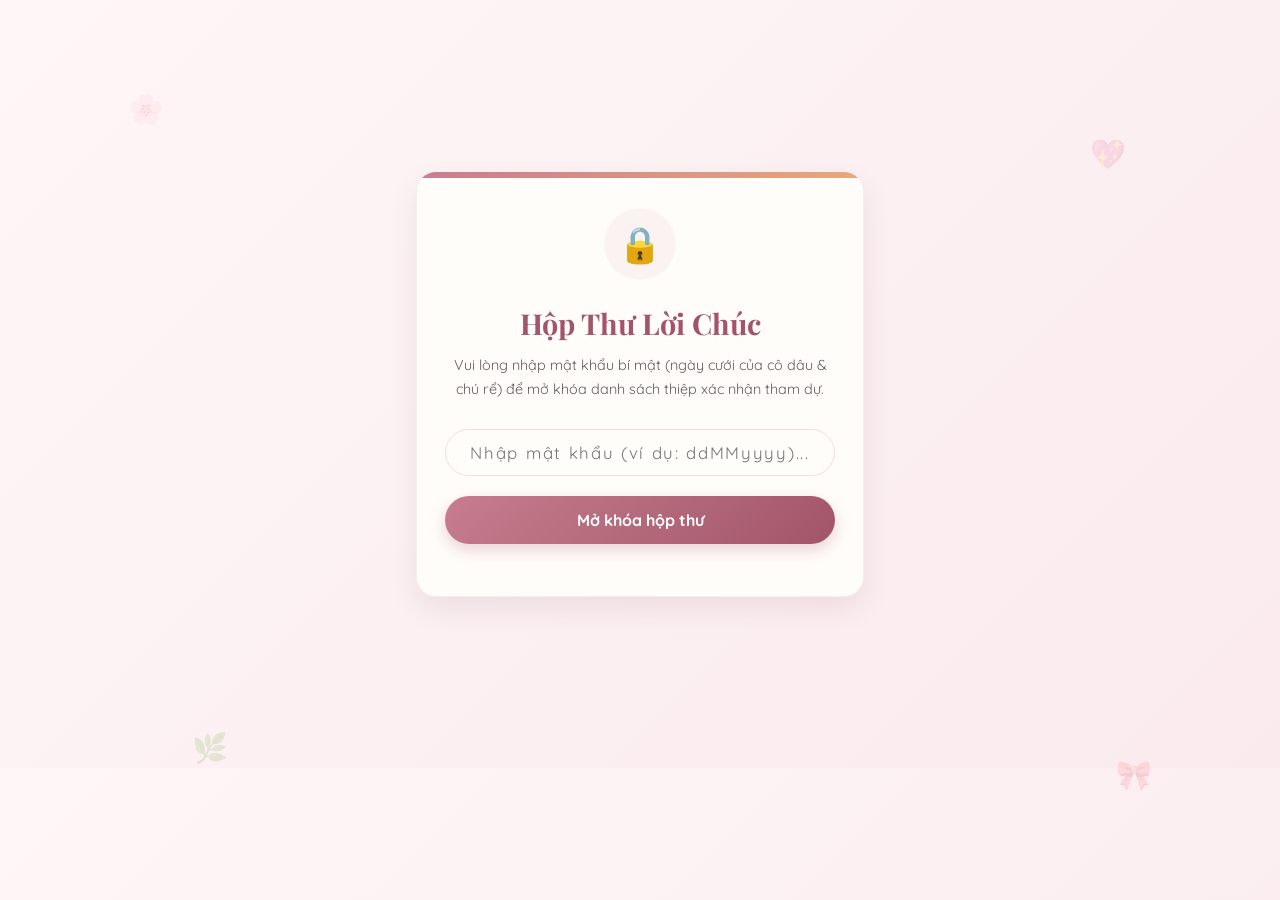
==== cards.html @ a17b5ad5 "feat: add RSVP card deck viewer, balance gallery grid, speed up envelope animations, and update Goog" ====
<!DOCTYPE html>
<html lang="vi">
<head>
  <meta charset="UTF-8">
  <meta name="viewport" content="width=device-width, initial-scale=1.0, maximum-scale=1.0, user-scalable=no">
  <title>Hộp Thư Xác Nhận Lời Chúc ❤️ Như Loan & Văn Hảo</title>
  <meta name="robots" content="noindex, nofollow">

  <!-- Google Fonts -->
  <link rel="preconnect" href="https://fonts.googleapis.com">
  <link rel="preconnect" href="https://fonts.gstatic.com" crossorigin>
  <link href="https://fonts.googleapis.com/css2?family=Great+Vibes&family=Playfair+Display:ital,wght@0,400;0,500;0,600;0,700;1,400;1,500&family=Quicksand:wght@400;500;600;700&display=swap" rel="stylesheet">

  <link rel="stylesheet" href="cards.css">
</head>
<body>

  <!-- Floating background decorations -->
  <div class="bg-decorations">
    <span class="decor-item item-1">🌸</span>
    <span class="decor-item item-2">💖</span>
    <span class="decor-item item-3">🌿</span>
    <span class="decor-item item-4">🎀</span>
  </div>

  <main class="page-container">

    <!-- 1. MÀN HÌNH KHÓA XÁC THỰC MẬT KHẨU -->
    <section class="auth-section" id="authSection">
      <div class="auth-card">
        <div class="auth-icon-wrapper">
          <span class="auth-icon">🔒</span>
        </div>
        <h1 class="auth-title">Hộp Thư Lời Chúc</h1>
        <p class="auth-desc">Vui lòng nhập mật khẩu bí mật (ngày cưới của cô dâu & chú rể) để mở khóa danh sách thiệp xác nhận tham dự.</p>
        
        <form class="auth-form" id="authForm" onsubmit="event.preventDefault(); handleAuthSubmit();">
          <div class="input-group">
            <input type="password" id="passwordInput" placeholder="Nhập mật khẩu (ví dụ: ddMMyyyy)..." autocomplete="current-password" required>
            <span class="input-line"></span>
          </div>
          <button type="submit" class="auth-button" id="authBtn">Mở khóa hộp thư</button>
        </form>
        
        <p class="auth-error" id="authError"></p>
      </div>
    </section>

    <!-- 2. MÀN HÌNH BỘ BÀI LỜI CHÚC (RSVP DECK) -->
    <section class="deck-section is-hidden" id="deckSection">
      <div class="deck-header">
        <a href="index.html" class="back-home-link">
          <svg width="14" height="14" viewBox="0 0 24 24" fill="none" stroke="currentColor" stroke-width="2.5" stroke-linecap="round" stroke-linejoin="round"><line x1="19" y1="12" x2="5" y2="12"/><polyline points="12 19 5 12 12 5"/></svg>
          Trở về thiệp cưới
        </a>
        <div class="deck-counter" id="deckCounter">0/0</div>
      </div>

      <!-- Khung chứa xấp bài -->
      <div class="deck-container">
        <div class="deck-wrapper" id="deckWrapper">
          <!-- Các lá bài RSVP sẽ được sinh động bằng Javascript vào đây -->
          
          <!-- Màn hình chờ Loading -->
          <div class="deck-loading" id="deckLoading">
            <div class="spinner"></div>
            <p>Đang mở hộp thư bí mật...</p>
          </div>
        </div>
      </div>

      <!-- Nút điều khiển lướt bài ở cuối (Tinder-like controls) -->
      <div class="deck-controls is-hidden" id="deckControls">
        <button class="control-btn btn-left" id="btnLeft" title="Vuốt sang trái" aria-label="Vuốt trái">
          <svg width="24" height="24" viewBox="0 0 24 24" fill="none" stroke="currentColor" stroke-width="2.5" stroke-linecap="round"><line x1="18" y1="12" x2="6" y2="12"/><polyline points="12 18 6 12 12 6"/></svg>
        </button>
        
        <span class="control-hint">Bấm nút hoặc click trực tiếp vào lá bài để xem thiệp tiếp theo</span>
        
        <button class="control-btn btn-right" id="btnRight" title="Vuốt sang phải" aria-label="Vuốt phải">
          <svg width="24" height="24" viewBox="0 0 24 24" fill="none" stroke="currentColor" stroke-width="2.5" stroke-linecap="round"><line x1="6" y1="12" x2="18" y2="12"/><polyline points="12 6 18 12 12 18"/></svg>
        </button>
      </div>
    </section>

  </main>

  <!-- Script liên kết -->
  <script src="cards.js"></script>
</body>
</html>
---- cards.css ----
@charset "UTF-8";

/* ═══════════════════════════════════════════
   Design Variables & Root Styling
   ═══════════════════════════════════════════ */
:root {
  --wine: #c77d8f;
  --wine-dark: #a25568;
  --wine-light: rgba(199, 125, 143, 0.08);
  --gold: #e8a87c;
  --gold-dark: #c29a62;
  --paper: #fffdfa;
  --bg-gradient: linear-gradient(135deg, #fef6f7 0%, #faeaee 100%);
  
  --font-sans: 'Quicksand', sans-serif;
  --font-script: 'Great Vibes', cursive;
  --font-serif: 'Playfair Display', serif;
  --ease: cubic-bezier(0.25, 0.46, 0.45, 0.94);
  
  --radius-card: 20px;
  --shadow-base: 0 12px 30px rgba(61, 16, 25, 0.08);
  --shadow-high: 0 20px 48px rgba(61, 16, 25, 0.12);
}

* {
  box-sizing: border-box;
  margin: 0;
  padding: 0;
}

body {
  font-family: var(--font-sans);
  background: var(--bg-gradient);
  color: #4a3e43;
  min-height: 100vh;
  min-height: -webkit-fill-available;
  overflow-x: hidden;
  position: relative;
  display: flex;
  justify-content: center;
  align-items: center;
}

/* Background floating stickers */
.bg-decorations {
  position: fixed;
  inset: 0;
  pointer-events: none;
  z-index: 0;
}

.decor-item {
  position: absolute;
  font-size: 1.8rem;
  opacity: 0.15;
  animation: floatBg 8s ease-in-out infinite alternate;
}

.item-1 { top: 10%; left: 10%; animation-delay: 0s; }
.item-2 { top: 15%; right: 12%; animation-delay: 2s; }
.item-3 { bottom: 15%; left: 15%; animation-delay: 4s; }
.item-4 { bottom: 12%; right: 10%; animation-delay: 1s; }

@keyframes floatBg {
  0% { transform: translateY(0) rotate(0deg); }
  100% { transform: translateY(-15px) rotate(10deg); }
}

.page-container {
  width: 100%;
  max-width: 480px;
  padding: 24px 16px;
  position: relative;
  z-index: 1;
}

/* Utilities */
.is-hidden {
  display: none !important;
}

/* ═══════════════════════════════════════════
   1. PASSWORD AUTH SCREEN
   ═══════════════════════════════════════════ */
.auth-section {
  display: flex;
  justify-content: center;
  align-items: center;
  min-height: 80vh;
  animation: fadeIn 0.6s var(--ease);
}

.auth-card {
  width: 100%;
  background: var(--paper);
  border-radius: var(--radius-card);
  padding: 36px 28px;
  text-align: center;
  box-shadow: var(--shadow-base);
  border: 1px solid rgba(199, 125, 143, 0.12);
  position: relative;
  overflow: hidden;
}

.auth-card::before {
  content: "";
  position: absolute;
  top: 0;
  left: 0;
  right: 0;
  height: 6px;
  background: linear-gradient(90deg, var(--wine), var(--gold));
}

.auth-icon-wrapper {
  width: 72px;
  height: 72px;
  background: var(--wine-light);
  border-radius: 50%;
  display: flex;
  justify-content: center;
  align-items: center;
  margin: 0 auto 24px;
}

.auth-icon {
  font-size: 2.2rem;
}

.auth-title {
  font-family: var(--font-serif);
  font-size: 1.8rem;
  color: var(--wine-dark);
  font-weight: 700;
  margin-bottom: 12px;
}

.auth-desc {
  font-size: 0.9rem;
  line-height: 1.6;
  opacity: 0.85;
  margin-bottom: 28px;
}

.auth-form {
  display: flex;
  flex-direction: column;
  gap: 20px;
}

.input-group {
  position: relative;
  width: 100%;
}

.input-group input {
  width: 100%;
  padding: 12px 16px;
  font-size: 1.05rem;
  border: 1.5px solid rgba(199, 125, 143, 0.25);
  border-radius: 30px;
  background: transparent;
  text-align: center;
  font-family: var(--font-sans);
  color: #4a3e43;
  letter-spacing: 0.1em;
  transition: all 0.3s ease;
  outline: none;
}

.input-group input:focus {
  border-color: var(--wine);
  box-shadow: 0 4px 12px rgba(199, 125, 143, 0.1);
  background: #fff;
}

.auth-button {
  background: linear-gradient(135deg, var(--wine), var(--wine-dark));
  color: #fff;
  border: 0;
  border-radius: 30px;
  padding: 14px 24px;
  font-size: 1rem;
  font-weight: 700;
  font-family: var(--font-sans);
  cursor: pointer;
  box-shadow: 0 6px 16px rgba(162, 85, 104, 0.25);
  transition: all 0.3s ease;
}

.auth-button:hover {
  transform: translateY(-2px);
  box-shadow: 0 8px 20px rgba(162, 85, 104, 0.35);
}

.auth-button:active {
  transform: translateY(0);
}

.auth-error {
  color: #c72c41;
  font-size: 0.85rem;
  margin-top: 16px;
  font-weight: 600;
}

/* ═══════════════════════════════════════════
   2. CARD DECK SCREEN
   ═══════════════════════════════════════════ */
.deck-section {
  width: 100%;
  animation: fadeIn 0.8s var(--ease);
}

.deck-header {
  display: flex;
  justify-content: space-between;
  align-items: center;
  margin-bottom: 20px;
  padding: 0 4px;
}

.back-home-link {
  color: var(--wine-dark);
  text-decoration: none;
  font-size: 0.9rem;
  font-weight: 700;
  display: flex;
  align-items: center;
  gap: 6px;
  transition: opacity 0.3s ease;
}

.back-home-link:hover {
  opacity: 0.8;
}

.deck-counter {
  font-weight: 700;
  font-size: 0.9rem;
  background: var(--wine-light);
  color: var(--wine-dark);
  padding: 4px 12px;
  border-radius: 20px;
}

/* Deck Container & Stack layout */
.deck-container {
  width: 100%;
  height: 480px;
  position: relative;
  perspective: 1000px;
  margin-bottom: 30px;
}

.deck-wrapper {
  width: 100%;
  height: 100%;
  position: relative;
  transform-style: preserve-3d;
}

.deck-loading {
  position: absolute;
  inset: 0;
  display: flex;
  flex-direction: column;
  justify-content: center;
  align-items: center;
  gap: 16px;
  background: rgba(250, 234, 238, 0.5);
  border-radius: var(--radius-card);
}

.spinner {
  width: 42px;
  height: 42px;
  border: 4px solid var(--wine-light);
  border-top-color: var(--wine);
  border-radius: 50%;
  animation: spin 1s linear infinite;
}

@keyframes spin {
  to { transform: rotate(360deg); }
}

/* Individual Stack Cards */
.rsvp-card {
  position: absolute;
  inset: 0;
  background: var(--paper);
  border-radius: var(--radius-card);
  padding: 24px 20px;
  display: flex;
  flex-direction: column;
  box-shadow: var(--shadow-base);
  border: 1px solid rgba(199, 125, 143, 0.12);
  cursor: grab;
  user-select: none;
  touch-action: none;
  transform-origin: center bottom;
  will-change: transform, opacity;
  transition: transform 0.5s cubic-bezier(0.23, 1, 0.32, 1), opacity 0.5s ease;
}

.rsvp-card:active {
  cursor: grabbing;
}

/* Realistic stack tilts */
.rsvp-card:nth-last-child(5n+1) { transform: translate3d(0, 0, 0) rotate(-1.5deg); }
.rsvp-card:nth-last-child(5n+2) { transform: translate3d(0, 0, 0) rotate(1deg); }
.rsvp-card:nth-last-child(5n+3) { transform: translate3d(0, 0, 0) rotate(-0.5deg); }
.rsvp-card:nth-last-child(5n+4) { transform: translate3d(0, 0, 0) rotate(1.5deg); }
.rsvp-card:nth-last-child(5n+5) { transform: translate3d(0, 0, 0) rotate(-1deg); }

/* The top card gets high shadow, and full interactive states */
.rsvp-card:last-child {
  transform: translate3d(0, 0, 0) rotate(0deg) !important;
  box-shadow: var(--shadow-high);
  z-index: 10;
}

.rsvp-card:nth-last-child(2) {
  transform: translate3d(0, 6px, -10px) rotate(-1deg);
  z-index: 9;
}

.rsvp-card:nth-last-child(3) {
  transform: translate3d(0, 12px, -20px) rotate(1.2deg);
  z-index: 8;
}

.rsvp-card:nth-last-child(4) {
  transform: translate3d(0, 18px, -30px) rotate(-0.8deg);
  z-index: 7;
  opacity: 0.85;
}

.rsvp-card:nth-last-child(n+5) {
  transform: translate3d(0, 22px, -40px) rotate(0.5deg);
  z-index: 6;
  opacity: 0.6;
}

/* Arched mirror profile inside card header */
.card-header {
  border-radius: 90px 90px 8px 8px;
  background: var(--wine-light);
  padding: 16px 12px 12px;
  text-align: center;
  border: 1px solid rgba(199, 125, 143, 0.15);
  margin-bottom: 20px;
  position: relative;
}

.card-num {
  position: absolute;
  top: 10px;
  right: 12px;
  font-size: 0.72rem;
  font-weight: 700;
  opacity: 0.5;
  letter-spacing: 0.05em;
}

.card-guest-name {
  font-family: var(--font-serif);
  font-size: 1.35rem;
  font-weight: 700;
  color: var(--wine-dark);
  margin-bottom: 8px;
}

/* Badges for status */
.badge-group {
  display: flex;
  justify-content: center;
  gap: 8px;
  flex-wrap: wrap;
}

.status-badge {
  font-size: 0.72rem;
  font-weight: 700;
  padding: 4px 10px;
  border-radius: 20px;
  text-transform: uppercase;
}

.status-badge.status-yes {
  background: rgba(162, 199, 174, 0.2);
  color: #3b7a57;
  border: 1px solid rgba(162, 199, 174, 0.4);
}

.status-badge.status-no {
  background: rgba(225, 180, 188, 0.25);
  color: var(--wine-dark);
  border: 1px solid rgba(225, 180, 188, 0.4);
}

.party-badge {
  background: rgba(232, 168, 124, 0.15);
  color: #b0622c;
  border: 1px solid rgba(232, 168, 124, 0.3);
  font-size: 0.72rem;
  font-weight: 700;
  padding: 4px 10px;
  border-radius: 20px;
}

/* Message wish styling */
.card-body {
  flex-grow: 1;
  display: flex;
  flex-direction: column;
  justify-content: center;
  padding: 0 4px;
  margin-bottom: 16px;
  overflow-y: auto;
}

.guest-wish {
  font-size: 0.92rem;
  line-height: 1.7;
  text-align: justify;
  font-style: italic;
  opacity: 0.9;
  position: relative;
  padding: 0 16px;
}

.guest-wish::before,
.guest-wish::after {
  color: var(--wine);
  font-family: var(--font-serif);
  font-size: 1.8rem;
  position: absolute;
  line-height: 1;
}

.guest-wish::before {
  content: "“";
  top: -8px;
  left: -2px;
}

.guest-wish::after {
  content: "”";
  bottom: -22px;
  right: -2px;
}

/* Card footer details */
.card-footer {
  border-top: 1px dashed rgba(199, 125, 143, 0.15);
  padding-top: 12px;
  display: flex;
  justify-content: space-between;
  align-items: center;
  font-size: 0.78rem;
  opacity: 0.6;
  font-weight: 600;
}

.guest-count-row {
  display: flex;
  align-items: center;
  gap: 4px;
}

/* SPECIAL END STATE CARD */
.end-card {
  text-align: center;
  justify-content: center;
  align-items: center;
  border: 2px dashed rgba(199, 125, 143, 0.35);
  background: linear-gradient(to bottom, #ffffff, #fdf8f9);
}

.end-icon {
  font-size: 3.5rem;
  margin-bottom: 16px;
  animation: heartbeat 1.2s infinite alternate;
}

@keyframes heartbeat {
  to { transform: scale(1.15); }
}

.end-title {
  font-family: var(--font-serif);
  font-size: 1.4rem;
  font-weight: 700;
  color: var(--wine-dark);
  margin-bottom: 8px;
}

.end-desc {
  font-size: 0.88rem;
  opacity: 0.8;
  margin-bottom: 24px;
  padding: 0 12px;
  line-height: 1.5;
}

.restart-btn {
  background: var(--paper);
  color: var(--wine-dark);
  border: 2px solid var(--wine);
  border-radius: 30px;
  padding: 10px 20px;
  font-size: 0.88rem;
  font-weight: 700;
  cursor: pointer;
  transition: all 0.3s ease;
  display: flex;
  align-items: center;
  gap: 8px;
}

.restart-btn:hover {
  background: var(--wine);
  color: #fff;
  transform: translateY(-2px);
  box-shadow: 0 4px 12px rgba(162, 85, 104, 0.15);
}

/* ═══════════════════════════════════════════
   3. DECK CONTROLS (TINDER BUTTONS)
   ═══════════════════════════════════════════ */
.deck-controls {
  display: flex;
  justify-content: space-between;
  align-items: center;
  gap: 16px;
}

.control-btn {
  width: 50px;
  height: 50px;
  border-radius: 50%;
  border: 0;
  background: var(--paper);
  box-shadow: 0 6px 16px rgba(61, 16, 25, 0.06);
  cursor: pointer;
  display: flex;
  justify-content: center;
  align-items: center;
  transition: all 0.3s ease;
}

.control-btn:hover {
  transform: scale(1.1);
  box-shadow: 0 8px 20px rgba(61, 16, 25, 0.12);
}

.btn-left {
  color: #b0622c;
  border: 1px solid rgba(232, 168, 124, 0.4);
}

.btn-left:hover {
  background: rgba(232, 168, 124, 0.15);
}

.btn-right {
  color: var(--wine-dark);
  border: 1px solid rgba(199, 125, 143, 0.4);
}

.btn-right:hover {
  background: var(--wine-light);
}

.control-hint {
  font-size: 0.72rem;
  opacity: 0.65;
  text-align: center;
  flex-grow: 1;
  padding: 0 4px;
  line-height: 1.4;
}

/* ═══════════════════════════════════════════
   4. SWIPE KEYFRAME ANIMATIONS
   ═══════════════════════════════════════════ */
.swiped-left {
  animation: swipeLeft 0.55s ease-out forwards;
  pointer-events: none;
}

.swiped-right {
  animation: swipeRight 0.55s ease-out forwards;
  pointer-events: none;
}

.card-resetting {
  animation: cardReset 0.45s cubic-bezier(0.175, 0.885, 0.32, 1.275);
}

@keyframes swipeLeft {
  0% { transform: translate3d(0, 0, 0) rotate(0deg); opacity: 1; }
  100% { transform: translate3d(-150%, 40px, 0) rotate(-25deg); opacity: 0; }
}

@keyframes swipeRight {
  0% { transform: translate3d(0, 0, 0) rotate(0deg); opacity: 1; }
  100% { transform: translate3d(150%, 40px, 0) rotate(25deg); opacity: 0; }
}

@keyframes cardReset {
  0% { transform: translate3d(0, 60px, -40px) scale(0.9); opacity: 0; }
  100% { transform: translate3d(0, 0, 0) rotate(0deg) scale(1); opacity: 1; }
}

@keyframes fadeIn {
  from { opacity: 0; transform: translateY(10px); }
  to { opacity: 1; transform: translateY(0); }
}
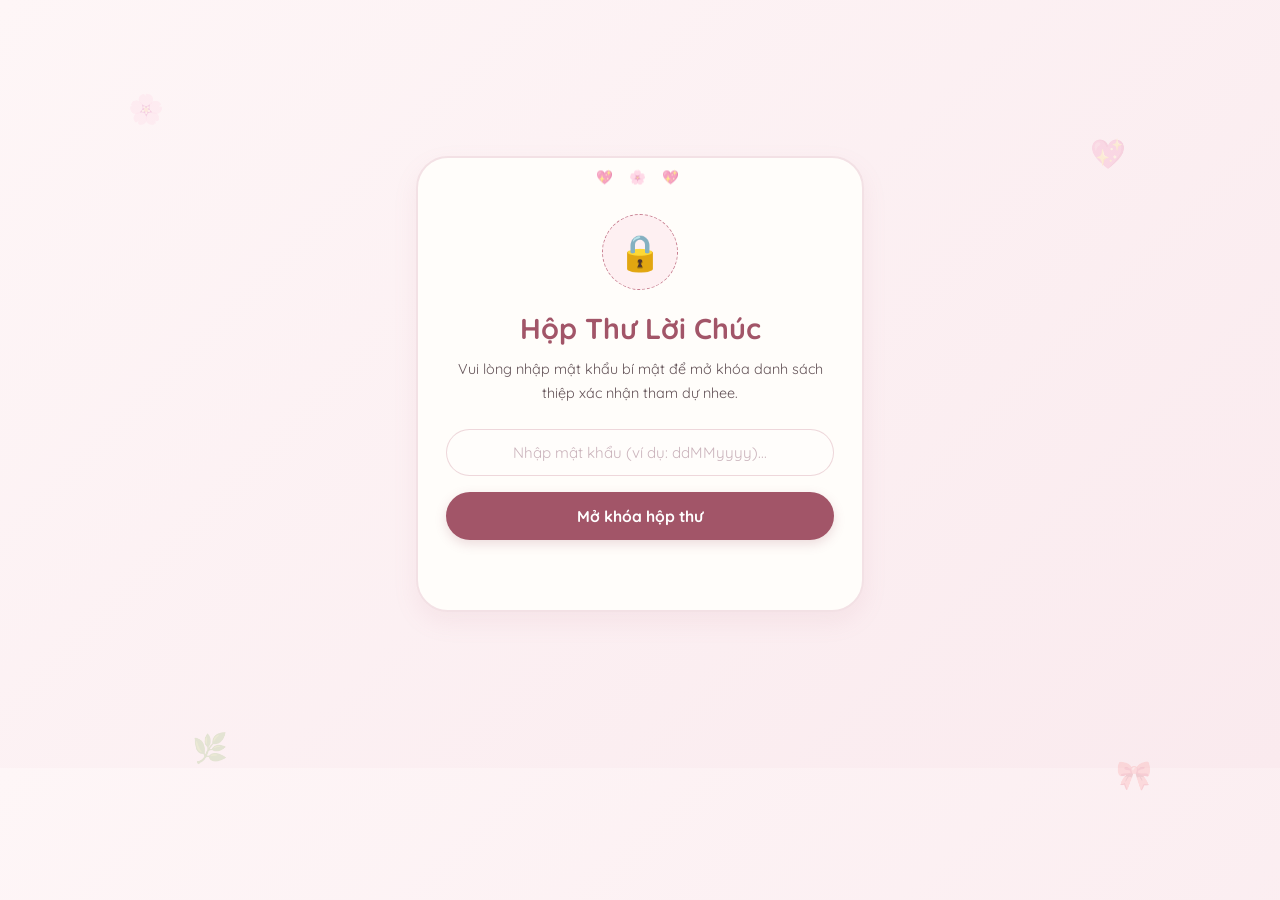
==== commit 40982a1f: "feat: optimize and beautify cards dashboard & capitalize Quý khách globally" ====
--- a/cards.html
+++ b/cards.html
@@ -32,7 +32,7 @@
           <span class="auth-icon">🔒</span>
         </div>
         <h1 class="auth-title">Hộp Thư Lời Chúc</h1>
-        <p class="auth-desc">Vui lòng nhập mật khẩu bí mật (ngày cưới của cô dâu & chú rể) để mở khóa danh sách thiệp xác nhận tham dự.</p>
+        <p class="auth-desc">Vui lòng nhập mật khẩu bí mật để mở khóa danh sách thiệp xác nhận tham dự nhee.</p>
         
         <form class="auth-form" id="authForm" onsubmit="event.preventDefault(); handleAuthSubmit();">
           <div class="input-group">
--- a/cards.css
+++ b/cards.css
@@ -26,6 +26,7 @@
   box-sizing: border-box;
   margin: 0;
   padding: 0;
+  -webkit-tap-highlight-color: transparent;
 }
 
 body {
@@ -56,10 +57,17 @@
   animation: floatBg 8s ease-in-out infinite alternate;
 }
 
-.item-1 { top: 10%; left: 10%; animation-delay: 0s; }
-.item-2 { top: 15%; right: 12%; animation-delay: 2s; }
-.item-3 { bottom: 15%; left: 15%; animation-delay: 4s; }
-.item-4 { bottom: 12%; right: 10%; animation-delay: 1s; }
+/* Tắt animation bay lơ lửng trên di động để tăng tốc độ mượt */
+@media (max-width: 768px) {
+  .decor-item {
+    animation: none !important;
+  }
+}
+
+.item-1 { top: 10%; left: 10%; }
+.item-2 { top: 15%; right: 12%; }
+.item-3 { bottom: 15%; left: 15%; }
+.item-4 { bottom: 12%; right: 10%; }
 
 @keyframes floatBg {
   0% { transform: translateY(0) rotate(0deg); }
@@ -80,503 +88,497 @@
 }
 
 /* ═══════════════════════════════════════════
-   1. PASSWORD AUTH SCREEN
+   1. PASSWORD AUTH SCREEN (Cute & Warm Wedding Vibe)
    ═══════════════════════════════════════════ */
 .auth-section {
   display: flex;
   justify-content: center;
   align-items: center;
   min-height: 80vh;
-  animation: fadeIn 0.6s var(--ease);
+  animation: authFadeIn 0.5s ease-out;
+}
+
+@keyframes authFadeIn {
+  from { opacity: 0; transform: translateY(15px); }
+  to { opacity: 1; transform: translateY(0); }
 }
 
 .auth-card {
   width: 100%;
   background: var(--paper);
-  border-radius: var(--radius-card);
-  padding: 36px 28px;
+  border-radius: 32px;
+  padding: 40px 28px;
   text-align: center;
-  box-shadow: var(--shadow-base);
-  border: 1px solid rgba(199, 125, 143, 0.12);
+  box-shadow: 0 10px 25px rgba(199, 125, 143, 0.1);
+  border: 2px solid #f3e1e5;
   position: relative;
   overflow: hidden;
 }
 
+/* Thêm hình trái tim trang trí viền card thương hiệu dễ thương */
 .auth-card::before {
-  content: "";
+  content: "💖 🌸 💖";
+  position: absolute;
+  top: 10px;
+  left: 0;
+  right: 0;
+  font-size: 0.85rem;
+  opacity: 0.55;
+  letter-spacing: 6px;
+}
+
+.auth-icon-wrapper {
+  width: 76px;
+  height: 76px;
+  background: #fef0f2;
+  border: 1.5px dashed var(--wine);
+  border-radius: 50%;
+  display: flex;
+  justify-content: center;
+  align-items: center;
+  margin: 16px auto 20px;
+  position: relative;
+  animation: authIconBounce 2.5s ease-in-out infinite alternate;
+}
+
+@keyframes authIconBounce {
+  0% { transform: translateY(0) rotate(-3deg); }
+  100% { transform: translateY(-6px) rotate(3deg); }
+}
+
+.auth-icon {
+  font-size: 2.2rem;
+}
+
+.auth-title {
+  font-family: var(--font-sans);
+  font-size: 1.8rem;
+  color: var(--wine-dark);
+  font-weight: 700;
+  margin-bottom: 12px;
+}
+
+.auth-desc {
+  font-size: 0.9rem;
+  line-height: 1.6;
+  color: #635257;
+  margin-bottom: 24px;
+  padding: 0 8px;
+}
+
+.auth-form {
+  display: flex;
+  flex-direction: column;
+  gap: 16px;
+}
+
+.input-group {
+  position: relative;
+  width: 100%;
+}
+
+.input-group input {
+  width: 100%;
+  padding: 13px 20px;
+  font-size: 0.95rem;
+  border: 1.5px solid rgba(199, 125, 143, 0.3);
+  border-radius: 30px;
+  background: #fffdfb;
+  text-align: center;
+  font-family: var(--font-sans);
+  color: #4a3e43;
+  transition: all 0.3s ease;
+  outline: none;
+}
+
+.input-group input::placeholder {
+  color: #cbb4bc;
+}
+
+.input-group input:focus {
+  border-color: var(--wine);
+  background: #fff;
+  box-shadow: 0 4px 12px rgba(199, 125, 143, 0.08);
+}
+
+.auth-button {
+  background: var(--wine-dark);
+  color: #fff;
+  border: 0;
+  border-radius: 30px;
+  padding: 14px 24px;
+  font-size: 0.98rem;
+  font-weight: 700;
+  font-family: var(--font-sans);
+  cursor: pointer;
+  box-shadow: 0 4px 12px rgba(162, 85, 104, 0.2);
+  transition: all 0.2s ease;
+}
+
+.auth-button:hover {
+  transform: scale(1.03);
+  background: var(--wine);
+  box-shadow: 0 6px 16px rgba(162, 85, 104, 0.3);
+}
+
+.auth-button:active {
+  transform: scale(0.97);
+}
+
+.auth-button:disabled {
+  opacity: 0.6;
+  cursor: not-allowed;
+  transform: none;
+}
+
+.auth-error {
+  font-size: 0.85rem;
+  color: #c0392b;
+  font-weight: 600;
+  margin-top: 10px;
+  min-height: 20px;
+}
+
+/* ═══════════════════════════════════════════
+   2. RSVP DECK SCREEN
+   ═══════════════════════════════════════════ */
+.deck-section {
+  min-height: 90vh;
+  display: flex;
+  flex-direction: column;
+  animation: fadeIn 0.6s var(--ease);
+}
+
+.deck-header {
+  display: flex;
+  justify-content: space-between;
+  align-items: center;
+  margin-bottom: 16px;
+}
+
+.back-home-link {
+  display: inline-flex;
+  align-items: center;
+  gap: 6px;
+  font-size: 0.82rem;
+  font-weight: 600;
+  color: var(--wine-dark);
+  text-decoration: none;
+  opacity: 0.8;
+  transition: opacity 0.2s;
+}
+
+.back-home-link:hover {
+  opacity: 1;
+}
+
+.deck-counter {
+  font-size: 0.88rem;
+  font-weight: 700;
+  color: var(--wine-dark);
+  background: var(--wine-light);
+  padding: 6px 16px;
+  border-radius: 30px;
+}
+
+/* Deck Container & Wrapper */
+.deck-container {
+  flex-grow: 1;
+  display: flex;
+  justify-content: center;
+  align-items: center;
+  min-height: 420px;
+}
+
+.deck-wrapper {
+  position: relative;
+  width: 100%;
+  height: 400px;
+  /* 3D Perspective để tăng tốc phần cứng */
+  perspective: 1000px;
+  transform-style: preserve-3d;
+}
+
+/* Loading state */
+.deck-loading {
+  display: flex;
+  flex-direction: column;
+  align-items: center;
+  justify-content: center;
+  gap: 16px;
+  height: 100%;
+  color: var(--wine);
+  font-weight: 600;
+  font-size: 0.92rem;
+}
+
+.spinner {
+  width: 36px;
+  height: 36px;
+  border: 3px solid rgba(199, 125, 143, 0.2);
+  border-top-color: var(--wine);
+  border-radius: 50%;
+  animation: spin 0.8s linear infinite;
+}
+
+@keyframes spin {
+  to { transform: rotate(360deg); }
+}
+
+/* ═══════════════════════════════════════════
+   3. RSVP CARDS
+   ═══════════════════════════════════════════ */
+.rsvp-card {
   position: absolute;
   top: 0;
   left: 0;
-  right: 0;
-  height: 6px;
-  background: linear-gradient(90deg, var(--wine), var(--gold));
-}
-
-.auth-icon-wrapper {
-  width: 72px;
-  height: 72px;
-  background: var(--wine-light);
-  border-radius: 50%;
-  display: flex;
+  width: 100%;
+  height: 100%;
+  background: var(--paper);
+  border-radius: var(--radius-card);
+  box-shadow: none;
+  border: 1.5px solid rgba(199, 125, 143, 0.15);
+  display: flex;
+  flex-direction: column;
+  overflow: hidden;
+  cursor: pointer;
+  -webkit-user-select: none;
+  user-select: none;
+  /* Smooth transition cho hiệu ứng xếp bài lệch */
+  transition: transform 0.35s cubic-bezier(0.25, 0.46, 0.45, 0.94),
+              opacity 0.35s ease,
+              box-shadow 0.2s ease;
+  /* GPU acceleration cực mạnh trên điện thoại */
+  will-change: transform, opacity;
+  transform: translateZ(0);
+  -webkit-backface-visibility: hidden;
+  backface-visibility: hidden;
+  
+  /* Mặc định ẩn - JS sẽ hiện các lá bài trong stack */
+  visibility: hidden;
+  opacity: 0;
+}
+
+/* Bóng cho tất cả lá bài trong xấp - Đơn giản hóa bóng để mượt trên điện thoại */
+.rsvp-card[data-stack="0"] {
+  box-shadow: 0 10px 25px rgba(61, 16, 25, 0.08);
+}
+.rsvp-card[data-stack="0"]:hover {
+  box-shadow: var(--shadow-high);
+}
+.rsvp-card[data-stack="1"] {
+  box-shadow: 0 4px 10px rgba(61, 16, 25, 0.04);
+}
+.rsvp-card[data-stack="2"] {
+  box-shadow: 0 2px 6px rgba(61, 16, 25, 0.02);
+}
+.rsvp-card[data-stack="3"] {
+  box-shadow: none;
+}
+.rsvp-card[data-stack="4"] {
+  box-shadow: none;
+}
+
+/* Card Header */
+.card-header {
+  padding: 20px 20px 14px;
+  border-bottom: 1px solid rgba(199, 125, 143, 0.1);
+}
+
+.card-num {
+  display: block;
+  font-size: 0.72rem;
+  font-weight: 700;
+  color: var(--wine);
+  letter-spacing: 0.12em;
+  text-transform: uppercase;
+  margin-bottom: 6px;
+  opacity: 0.7;
+}
+
+.card-guest-name {
+  font-family: var(--font-sans);
+  font-size: 1.4rem;
+  font-weight: 700;
+  color: var(--wine-dark);
+  margin-bottom: 10px;
+  line-height: 1.3;
+}
+
+.badge-group {
+  display: flex;
+  gap: 6px;
+  flex-wrap: wrap;
+}
+
+.status-badge, .party-badge {
+  padding: 4px 12px;
+  border-radius: 20px;
+  font-size: 0.72rem;
+  font-weight: 700;
+  letter-spacing: 0.03em;
+}
+
+.status-badge.status-yes {
+  background: rgba(199, 125, 143, 0.12);
+  color: var(--wine-dark);
+}
+
+.status-badge.status-no {
+  background: rgba(100, 100, 100, 0.1);
+  color: #777;
+}
+
+.party-badge {
+  background: rgba(232, 168, 124, 0.12);
+  color: var(--gold-dark);
+}
+
+/* Card Body */
+.card-body {
+  flex-grow: 1;
+  padding: 20px;
+  display: flex;
+  align-items: center;
+}
+
+.guest-wish {
+  font-size: 1.1rem;
+  line-height: 1.7;
+  color: #4a3e43;
+  font-weight: 500;
+  font-style: italic;
+  width: 100%;
+}
+
+/* Card Footer */
+.card-footer {
+  display: flex;
+  justify-content: space-between;
+  align-items: center;
+  padding: 14px 20px;
+  border-top: 1px solid rgba(199, 125, 143, 0.1);
+  font-size: 0.75rem;
+  color: #999;
+}
+
+.guest-count-row {
+  display: flex;
+  align-items: center;
+  gap: 6px;
+  color: var(--wine);
+  font-weight: 600;
+}
+
+.guest-count-row strong {
+  font-weight: 700;
+}
+
+/* End Card - luôn hiện ở đáy xấp bài */
+.end-card {
+  cursor: default;
   justify-content: center;
   align-items: center;
-  margin: 0 auto 24px;
-}
-
-.auth-icon {
-  font-size: 2.2rem;
-}
-
-.auth-title {
+  text-align: center;
+  padding: 32px;
+  gap: 12px;
+  visibility: visible;
+  opacity: 1;
+  z-index: 0;
+}
+
+.end-card:hover {
+  box-shadow: var(--shadow-base);
+}
+
+.end-icon {
+  font-size: 3rem;
+  line-height: 1;
+  margin-bottom: 8px;
+}
+
+.end-title {
   font-family: var(--font-serif);
-  font-size: 1.8rem;
+  font-size: 1.6rem;
   color: var(--wine-dark);
   font-weight: 700;
-  margin-bottom: 12px;
-}
-
-.auth-desc {
-  font-size: 0.9rem;
+}
+
+.end-desc {
+  font-size: 0.88rem;
   line-height: 1.6;
-  opacity: 0.85;
-  margin-bottom: 28px;
-}
-
-.auth-form {
-  display: flex;
-  flex-direction: column;
-  gap: 20px;
-}
-
-.input-group {
-  position: relative;
-  width: 100%;
-}
-
-.input-group input {
-  width: 100%;
-  padding: 12px 16px;
-  font-size: 1.05rem;
-  border: 1.5px solid rgba(199, 125, 143, 0.25);
-  border-radius: 30px;
-  background: transparent;
-  text-align: center;
-  font-family: var(--font-sans);
-  color: #4a3e43;
-  letter-spacing: 0.1em;
-  transition: all 0.3s ease;
-  outline: none;
-}
-
-.input-group input:focus {
-  border-color: var(--wine);
-  box-shadow: 0 4px 12px rgba(199, 125, 143, 0.1);
-  background: #fff;
-}
-
-.auth-button {
+  opacity: 0.75;
+  max-width: 280px;
+}
+
+.restart-btn {
+  display: inline-flex;
+  align-items: center;
+  gap: 8px;
+  margin-top: 16px;
+  padding: 12px 28px;
   background: linear-gradient(135deg, var(--wine), var(--wine-dark));
   color: #fff;
   border: 0;
   border-radius: 30px;
-  padding: 14px 24px;
-  font-size: 1rem;
+  font-size: 0.9rem;
   font-weight: 700;
   font-family: var(--font-sans);
   cursor: pointer;
   box-shadow: 0 6px 16px rgba(162, 85, 104, 0.25);
   transition: all 0.3s ease;
-}
-
-.auth-button:hover {
+  text-decoration: none;
+}
+
+.restart-btn:hover {
   transform: translateY(-2px);
   box-shadow: 0 8px 20px rgba(162, 85, 104, 0.35);
 }
 
-.auth-button:active {
+.restart-btn:active {
   transform: translateY(0);
 }
 
-.auth-error {
-  color: #c72c41;
-  font-size: 0.85rem;
-  margin-top: 16px;
-  font-weight: 600;
-}
-
-/* ═══════════════════════════════════════════
-   2. CARD DECK SCREEN
-   ═══════════════════════════════════════════ */
-.deck-section {
-  width: 100%;
-  animation: fadeIn 0.8s var(--ease);
-}
-
-.deck-header {
-  display: flex;
-  justify-content: space-between;
-  align-items: center;
-  margin-bottom: 20px;
-  padding: 0 4px;
-}
-
-.back-home-link {
-  color: var(--wine-dark);
-  text-decoration: none;
-  font-size: 0.9rem;
-  font-weight: 700;
-  display: flex;
-  align-items: center;
-  gap: 6px;
-  transition: opacity 0.3s ease;
-}
-
-.back-home-link:hover {
-  opacity: 0.8;
-}
-
-.deck-counter {
-  font-weight: 700;
-  font-size: 0.9rem;
-  background: var(--wine-light);
-  color: var(--wine-dark);
-  padding: 4px 12px;
-  border-radius: 20px;
-}
-
-/* Deck Container & Stack layout */
-.deck-container {
-  width: 100%;
-  height: 480px;
-  position: relative;
-  perspective: 1000px;
-  margin-bottom: 30px;
-}
-
-.deck-wrapper {
-  width: 100%;
-  height: 100%;
-  position: relative;
-  transform-style: preserve-3d;
-}
-
-.deck-loading {
-  position: absolute;
-  inset: 0;
-  display: flex;
-  flex-direction: column;
+/* Deck Controls */
+.deck-controls {
+  display: flex;
   justify-content: center;
   align-items: center;
-  gap: 16px;
-  background: rgba(250, 234, 238, 0.5);
-  border-radius: var(--radius-card);
-}
-
-.spinner {
-  width: 42px;
-  height: 42px;
-  border: 4px solid var(--wine-light);
-  border-top-color: var(--wine);
+  gap: 14px;
+  margin-top: 20px;
+  padding: 12px 0;
+}
+
+.control-btn {
+  width: 48px;
+  height: 48px;
   border-radius: 50%;
-  animation: spin 1s linear infinite;
-}
-
-@keyframes spin {
-  to { transform: rotate(360deg); }
-}
-
-/* Individual Stack Cards */
-.rsvp-card {
-  position: absolute;
-  inset: 0;
-  background: var(--paper);
-  border-radius: var(--radius-card);
-  padding: 24px 20px;
-  display: flex;
-  flex-direction: column;
-  box-shadow: var(--shadow-base);
-  border: 1px solid rgba(199, 125, 143, 0.12);
-  cursor: grab;
-  user-select: none;
-  touch-action: none;
-  transform-origin: center bottom;
-  will-change: transform, opacity;
-  transition: transform 0.5s cubic-bezier(0.23, 1, 0.32, 1), opacity 0.5s ease;
-}
-
-.rsvp-card:active {
-  cursor: grabbing;
-}
-
-/* Realistic stack tilts */
-.rsvp-card:nth-last-child(5n+1) { transform: translate3d(0, 0, 0) rotate(-1.5deg); }
-.rsvp-card:nth-last-child(5n+2) { transform: translate3d(0, 0, 0) rotate(1deg); }
-.rsvp-card:nth-last-child(5n+3) { transform: translate3d(0, 0, 0) rotate(-0.5deg); }
-.rsvp-card:nth-last-child(5n+4) { transform: translate3d(0, 0, 0) rotate(1.5deg); }
-.rsvp-card:nth-last-child(5n+5) { transform: translate3d(0, 0, 0) rotate(-1deg); }
-
-/* The top card gets high shadow, and full interactive states */
-.rsvp-card:last-child {
-  transform: translate3d(0, 0, 0) rotate(0deg) !important;
-  box-shadow: var(--shadow-high);
-  z-index: 10;
-}
-
-.rsvp-card:nth-last-child(2) {
-  transform: translate3d(0, 6px, -10px) rotate(-1deg);
-  z-index: 9;
-}
-
-.rsvp-card:nth-last-child(3) {
-  transform: translate3d(0, 12px, -20px) rotate(1.2deg);
-  z-index: 8;
-}
-
-.rsvp-card:nth-last-child(4) {
-  transform: translate3d(0, 18px, -30px) rotate(-0.8deg);
-  z-index: 7;
-  opacity: 0.85;
-}
-
-.rsvp-card:nth-last-child(n+5) {
-  transform: translate3d(0, 22px, -40px) rotate(0.5deg);
-  z-index: 6;
-  opacity: 0.6;
-}
-
-/* Arched mirror profile inside card header */
-.card-header {
-  border-radius: 90px 90px 8px 8px;
-  background: var(--wine-light);
-  padding: 16px 12px 12px;
-  text-align: center;
-  border: 1px solid rgba(199, 125, 143, 0.15);
-  margin-bottom: 20px;
-  position: relative;
-}
-
-.card-num {
-  position: absolute;
-  top: 10px;
-  right: 12px;
-  font-size: 0.72rem;
-  font-weight: 700;
-  opacity: 0.5;
-  letter-spacing: 0.05em;
-}
-
-.card-guest-name {
-  font-family: var(--font-serif);
-  font-size: 1.35rem;
-  font-weight: 700;
-  color: var(--wine-dark);
-  margin-bottom: 8px;
-}
-
-/* Badges for status */
-.badge-group {
-  display: flex;
-  justify-content: center;
-  gap: 8px;
-  flex-wrap: wrap;
-}
-
-.status-badge {
-  font-size: 0.72rem;
-  font-weight: 700;
-  padding: 4px 10px;
-  border-radius: 20px;
-  text-transform: uppercase;
-}
-
-.status-badge.status-yes {
-  background: rgba(162, 199, 174, 0.2);
-  color: #3b7a57;
-  border: 1px solid rgba(162, 199, 174, 0.4);
-}
-
-.status-badge.status-no {
-  background: rgba(225, 180, 188, 0.25);
-  color: var(--wine-dark);
-  border: 1px solid rgba(225, 180, 188, 0.4);
-}
-
-.party-badge {
-  background: rgba(232, 168, 124, 0.15);
-  color: #b0622c;
-  border: 1px solid rgba(232, 168, 124, 0.3);
-  font-size: 0.72rem;
-  font-weight: 700;
-  padding: 4px 10px;
-  border-radius: 20px;
-}
-
-/* Message wish styling */
-.card-body {
-  flex-grow: 1;
-  display: flex;
-  flex-direction: column;
-  justify-content: center;
-  padding: 0 4px;
-  margin-bottom: 16px;
-  overflow-y: auto;
-}
-
-.guest-wish {
-  font-size: 0.92rem;
-  line-height: 1.7;
-  text-align: justify;
-  font-style: italic;
-  opacity: 0.9;
-  position: relative;
-  padding: 0 16px;
-}
-
-.guest-wish::before,
-.guest-wish::after {
-  color: var(--wine);
-  font-family: var(--font-serif);
-  font-size: 1.8rem;
-  position: absolute;
-  line-height: 1;
-}
-
-.guest-wish::before {
-  content: "“";
-  top: -8px;
-  left: -2px;
-}
-
-.guest-wish::after {
-  content: "”";
-  bottom: -22px;
-  right: -2px;
-}
-
-/* Card footer details */
-.card-footer {
-  border-top: 1px dashed rgba(199, 125, 143, 0.15);
-  padding-top: 12px;
-  display: flex;
-  justify-content: space-between;
-  align-items: center;
-  font-size: 0.78rem;
-  opacity: 0.6;
-  font-weight: 600;
-}
-
-.guest-count-row {
-  display: flex;
-  align-items: center;
-  gap: 4px;
-}
-
-/* SPECIAL END STATE CARD */
-.end-card {
-  text-align: center;
-  justify-content: center;
-  align-items: center;
-  border: 2px dashed rgba(199, 125, 143, 0.35);
-  background: linear-gradient(to bottom, #ffffff, #fdf8f9);
-}
-
-.end-icon {
-  font-size: 3.5rem;
-  margin-bottom: 16px;
-  animation: heartbeat 1.2s infinite alternate;
-}
-
-@keyframes heartbeat {
-  to { transform: scale(1.15); }
-}
-
-.end-title {
-  font-family: var(--font-serif);
-  font-size: 1.4rem;
-  font-weight: 700;
-  color: var(--wine-dark);
-  margin-bottom: 8px;
-}
-
-.end-desc {
-  font-size: 0.88rem;
-  opacity: 0.8;
-  margin-bottom: 24px;
-  padding: 0 12px;
-  line-height: 1.5;
-}
-
-.restart-btn {
+  border: 2px solid rgba(199, 125, 143, 0.3);
   background: var(--paper);
   color: var(--wine-dark);
-  border: 2px solid var(--wine);
-  border-radius: 30px;
-  padding: 10px 20px;
-  font-size: 0.88rem;
-  font-weight: 700;
   cursor: pointer;
-  transition: all 0.3s ease;
-  display: flex;
-  align-items: center;
-  gap: 8px;
-}
-
-.restart-btn:hover {
+  display: grid;
+  place-items: center;
+  box-shadow: 0 4px 12px rgba(61, 16, 25, 0.06);
+  transition: all 0.25s ease;
+  flex-shrink: 0;
+}
+
+.control-btn:hover {
   background: var(--wine);
   color: #fff;
-  transform: translateY(-2px);
-  box-shadow: 0 4px 12px rgba(162, 85, 104, 0.15);
-}
-
-/* ═══════════════════════════════════════════
-   3. DECK CONTROLS (TINDER BUTTONS)
-   ═══════════════════════════════════════════ */
-.deck-controls {
-  display: flex;
-  justify-content: space-between;
-  align-items: center;
-  gap: 16px;
-}
-
-.control-btn {
-  width: 50px;
-  height: 50px;
-  border-radius: 50%;
-  border: 0;
-  background: var(--paper);
-  box-shadow: 0 6px 16px rgba(61, 16, 25, 0.06);
-  cursor: pointer;
-  display: flex;
-  justify-content: center;
-  align-items: center;
-  transition: all 0.3s ease;
-}
-
-.control-btn:hover {
-  transform: scale(1.1);
-  box-shadow: 0 8px 20px rgba(61, 16, 25, 0.12);
-}
-
-.btn-left {
-  color: #b0622c;
-  border: 1px solid rgba(232, 168, 124, 0.4);
-}
-
-.btn-left:hover {
-  background: rgba(232, 168, 124, 0.15);
-}
-
-.btn-right {
-  color: var(--wine-dark);
-  border: 1px solid rgba(199, 125, 143, 0.4);
-}
-
-.btn-right:hover {
-  background: var(--wine-light);
+  border-color: var(--wine);
+  transform: scale(1.08);
+}
+
+.control-btn:active {
+  transform: scale(0.95);
 }
 
 .control-hint {
-  font-size: 0.72rem;
+  font-size: 0.7rem;
+  font-weight: 500;
+  color: #999;
   opacity: 0.65;
   text-align: center;
   flex-grow: 1;
@@ -590,11 +592,15 @@
 .swiped-left {
   animation: swipeLeft 0.55s ease-out forwards;
   pointer-events: none;
+  visibility: visible !important;
+  transition: none !important;
 }
 
 .swiped-right {
   animation: swipeRight 0.55s ease-out forwards;
   pointer-events: none;
+  visibility: visible !important;
+  transition: none !important;
 }
 
 .card-resetting {
